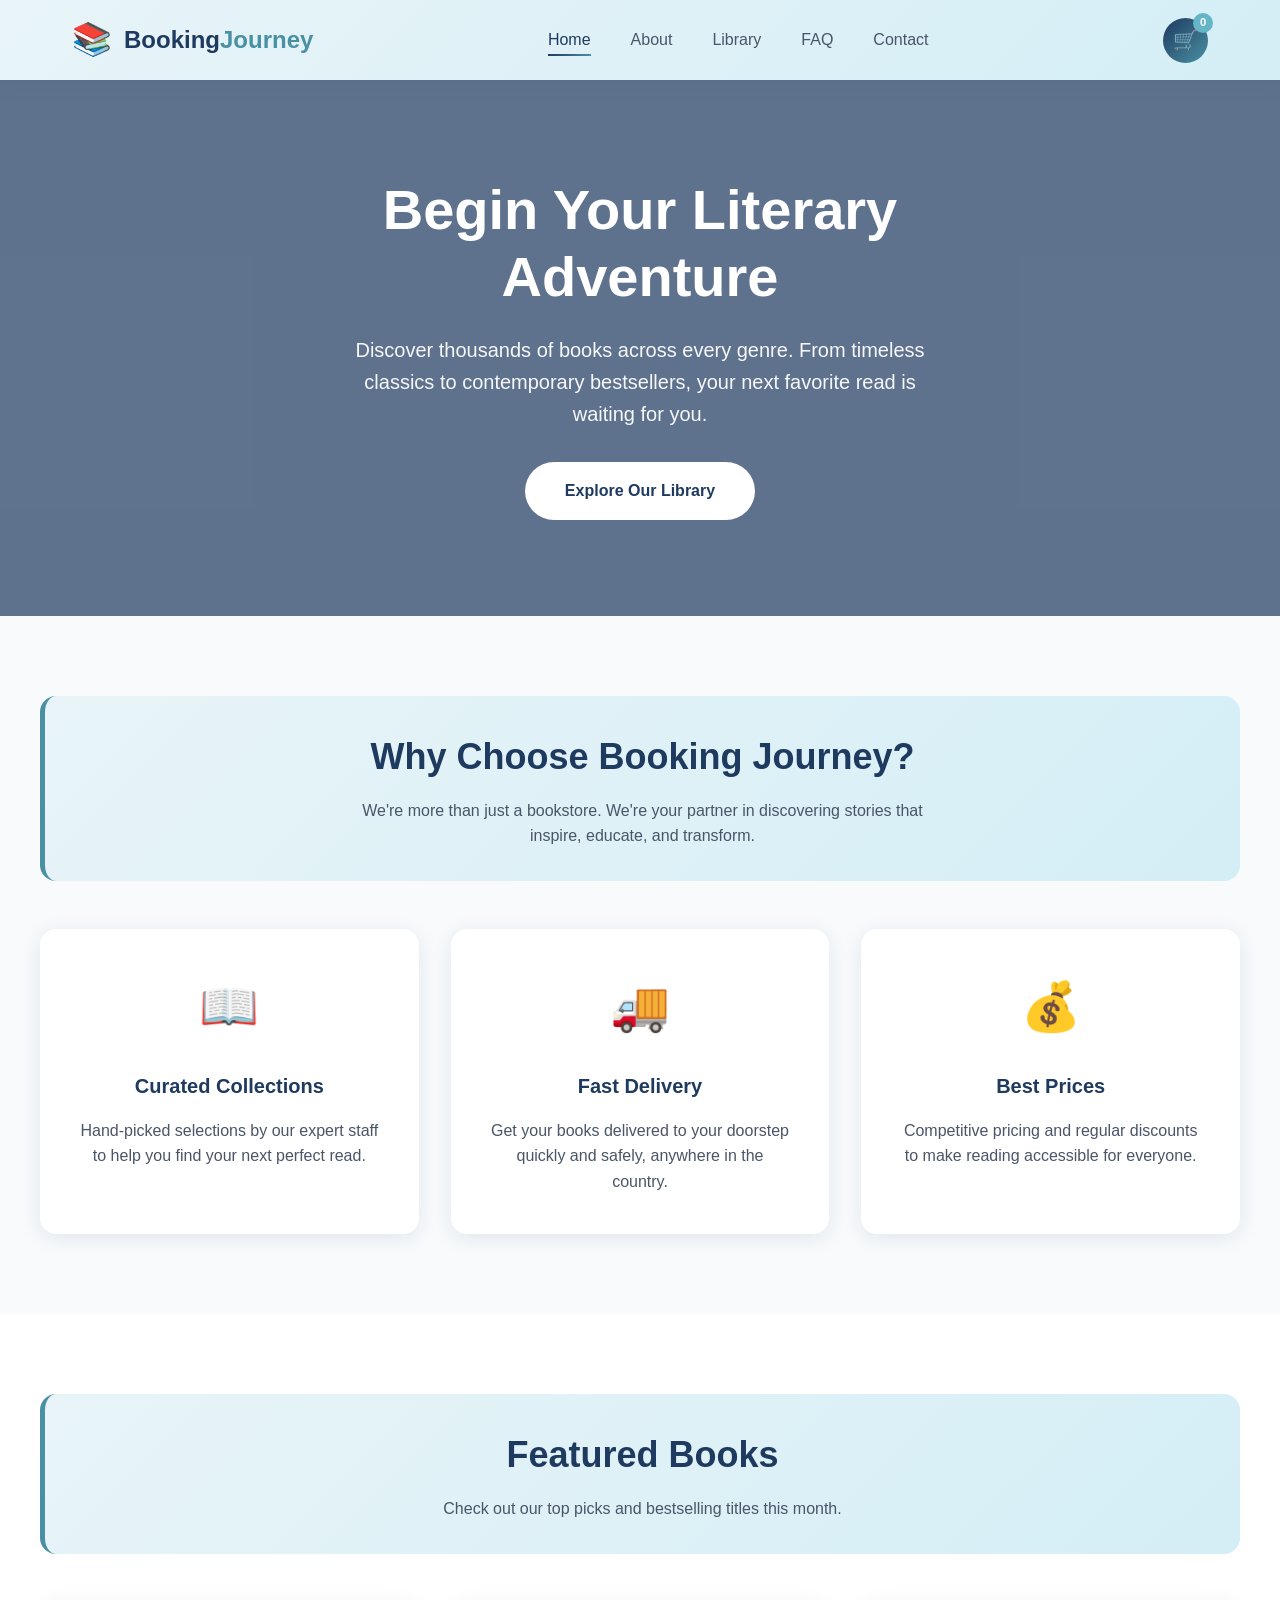
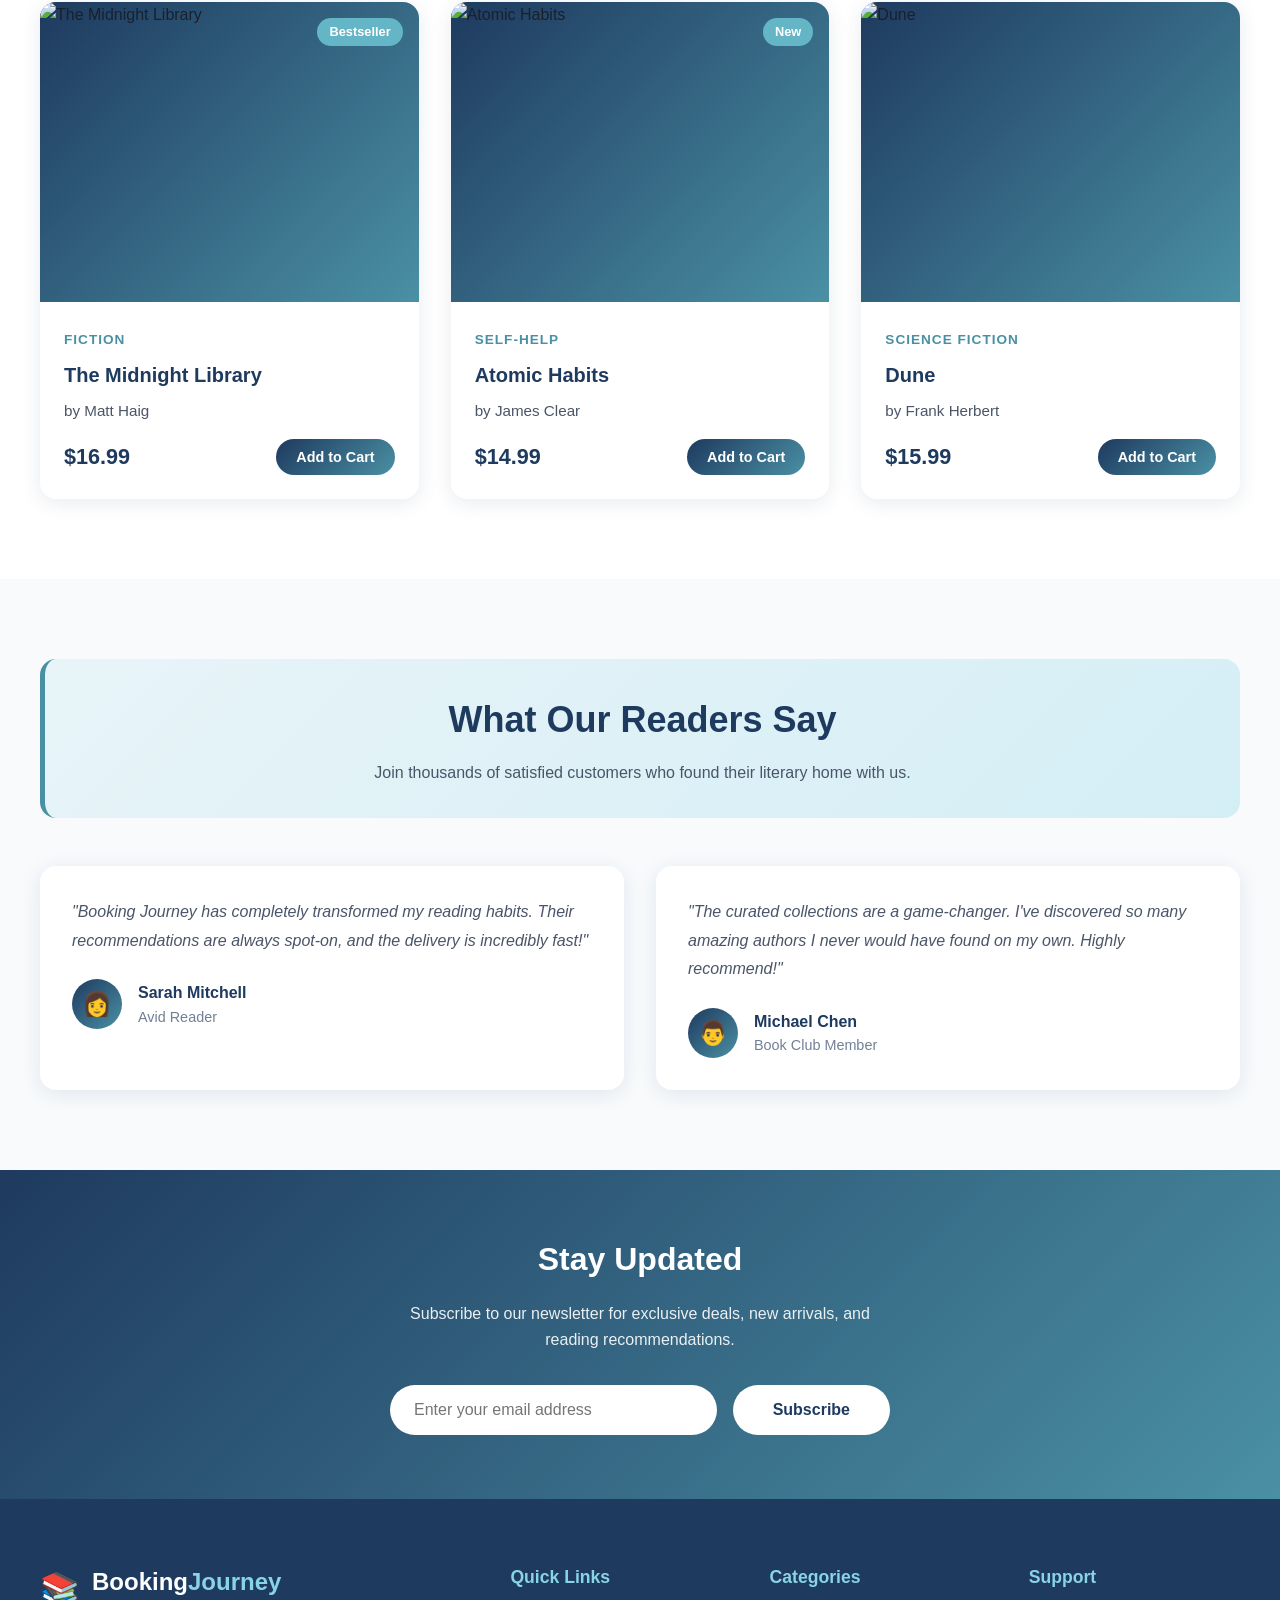
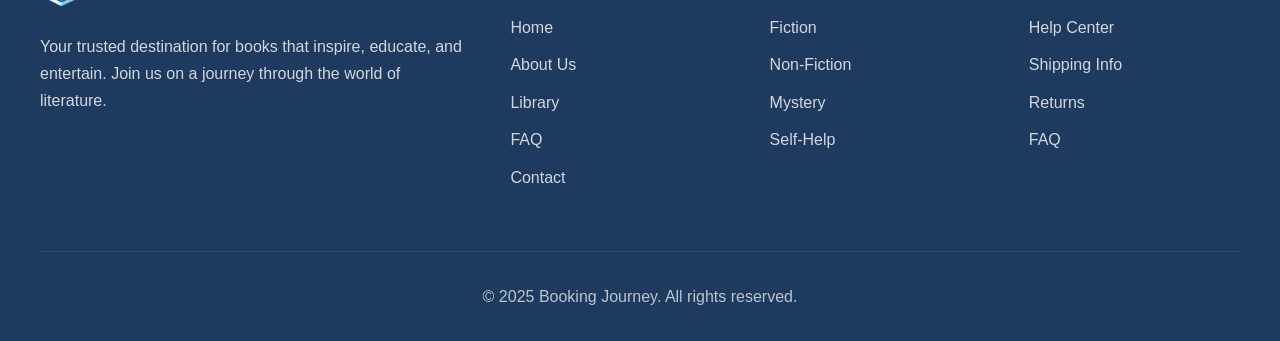
==== index.html @ 3a3236af "Initial commit: Booking Journey bookstore website Add complete static website with generated booksto" ====
<!DOCTYPE html>
<html lang="en">
<head>
    <meta charset="UTF-8">
    <meta name="viewport" content="width=device-width, initial-scale=1.0">
    <title>Booking Journey - Your Literary Adventure Awaits</title>
    <link rel="stylesheet" href="styles.css">
</head>
<body>
    <!-- Navigation -->
    <nav class="navbar">
        <div class="nav-container">
            <a href="index.html" class="logo">
                <span class="logo-icon">📚</span>
                <span class="logo-text">Booking<span>Journey</span></span>
            </a>
            <ul class="nav-menu">
                <li><a href="index.html" class="nav-link active">Home</a></li>
                <li><a href="about.html" class="nav-link">About</a></li>
                <li><a href="library.html" class="nav-link">Library</a></li>
                <li><a href="faq.html" class="nav-link">FAQ</a></li>
                <li><a href="contact.html" class="nav-link">Contact</a></li>
                <li class="cart-mobile" id="cartMobile">🛒 Cart (0)</li>
            </ul>
            <div class="nav-actions">
                <div class="cart-icon" id="cartIcon">
                    🛒
                    <span class="cart-badge">0</span>
                </div>
                <div class="hamburger">
                    <span></span>
                    <span></span>
                    <span></span>
                </div>
            </div>
        </div>
    </nav>

    <!-- Hero Section -->
    <section class="hero">
        <div class="hero-content">
            <h1>Begin Your Literary Adventure</h1>
            <p>Discover thousands of books across every genre. From timeless classics to contemporary bestsellers, your next favorite read is waiting for you.</p>
            <a href="library.html" class="btn btn-primary">Explore Our Library</a>
        </div>
    </section>

    <!-- Features Section -->
    <section class="section">
        <div class="container">
            <div class="section-title">
                <h2>Why Choose Booking Journey?</h2>
                <p>We're more than just a bookstore. We're your partner in discovering stories that inspire, educate, and transform.</p>
            </div>
            <div class="features-grid">
                <div class="feature-card">
                    <div class="feature-icon">📖</div>
                    <h3>Curated Collections</h3>
                    <p>Hand-picked selections by our expert staff to help you find your next perfect read.</p>
                </div>
                <div class="feature-card">
                    <div class="feature-icon">🚚</div>
                    <h3>Fast Delivery</h3>
                    <p>Get your books delivered to your doorstep quickly and safely, anywhere in the country.</p>
                </div>
                <div class="feature-card">
                    <div class="feature-icon">💰</div>
                    <h3>Best Prices</h3>
                    <p>Competitive pricing and regular discounts to make reading accessible for everyone.</p>
                </div>
            </div>
        </div>
    </section>

    <!-- Featured Books Section -->
    <section class="section section-light">
        <div class="container">
            <div class="section-title">
                <h2>Featured Books</h2>
                <p>Check out our top picks and bestselling titles this month.</p>
            </div>
            <div class="books-grid">
                <div class="book-card">
                    <div class="book-cover">
                        <span class="book-badge">Bestseller</span>
                        <img src="public/images/books/the-midnight-library.jpg" alt="The Midnight Library">
                    </div>
                    <div class="book-info">
                        <span class="book-category">Fiction</span>
                        <h3 class="book-title">The Midnight Library</h3>
                        <p class="book-author">by Matt Haig</p>
                        <div class="book-price">
                            <span class="price">$16.99</span>
                            <button class="btn-cart">Add to Cart</button>
                        </div>
                    </div>
                </div>
                <div class="book-card">
                    <div class="book-cover">
                        <span class="book-badge">New</span>
                        <img src="public/images/books/atomic-habits.jpg" alt="Atomic Habits">
                    </div>
                    <div class="book-info">
                        <span class="book-category">Self-Help</span>
                        <h3 class="book-title">Atomic Habits</h3>
                        <p class="book-author">by James Clear</p>
                        <div class="book-price">
                            <span class="price">$14.99</span>
                            <button class="btn-cart">Add to Cart</button>
                        </div>
                    </div>
                </div>
                <div class="book-card">
                    <div class="book-cover">
                        <img src="public/images/books/dune.jpg" alt="Dune">
                    </div>
                    <div class="book-info">
                        <span class="book-category">Science Fiction</span>
                        <h3 class="book-title">Dune</h3>
                        <p class="book-author">by Frank Herbert</p>
                        <div class="book-price">
                            <span class="price">$15.99</span>
                            <button class="btn-cart">Add to Cart</button>
                        </div>
                    </div>
                </div>
            </div>
        </div>
    </section>

    <!-- Testimonials Section -->
    <section class="section">
        <div class="container">
            <div class="section-title">
                <h2>What Our Readers Say</h2>
                <p>Join thousands of satisfied customers who found their literary home with us.</p>
            </div>
            <div class="testimonials-grid">
                <div class="testimonial-card">
                    <p class="testimonial-text">"Booking Journey has completely transformed my reading habits. Their recommendations are always spot-on, and the delivery is incredibly fast!"</p>
                    <div class="testimonial-author">
                        <div class="author-avatar">👩</div>
                        <div class="author-info">
                            <h4>Sarah Mitchell</h4>
                            <p>Avid Reader</p>
                        </div>
                    </div>
                </div>
                <div class="testimonial-card">
                    <p class="testimonial-text">"The curated collections are a game-changer. I've discovered so many amazing authors I never would have found on my own. Highly recommend!"</p>
                    <div class="testimonial-author">
                        <div class="author-avatar">👨</div>
                        <div class="author-info">
                            <h4>Michael Chen</h4>
                            <p>Book Club Member</p>
                        </div>
                    </div>
                </div>
            </div>
        </div>
    </section>

    <!-- Newsletter Section -->
    <section class="newsletter">
        <h2>Stay Updated</h2>
        <p>Subscribe to our newsletter for exclusive deals, new arrivals, and reading recommendations.</p>
        <form class="newsletter-form">
            <input type="email" placeholder="Enter your email address" required>
            <button type="submit" class="btn btn-primary">Subscribe</button>
        </form>
    </section>

    <!-- Footer -->
    <footer class="footer">
        <div class="footer-content">
            <div class="footer-brand">
                <div class="logo">
                    <span class="logo-icon">📚</span>
                    <span class="logo-text">Booking<span>Journey</span></span>
                </div>
                <p>Your trusted destination for books that inspire, educate, and entertain. Join us on a journey through the world of literature.</p>
            </div>
            <div class="footer-links">
                <h4>Quick Links</h4>
                <ul>
                    <li><a href="index.html">Home</a></li>
                    <li><a href="about.html">About Us</a></li>
                    <li><a href="library.html">Library</a></li>
                    <li><a href="faq.html">FAQ</a></li>
                    <li><a href="contact.html">Contact</a></li>
                </ul>
            </div>
            <div class="footer-links">
                <h4>Categories</h4>
                <ul>
                    <li><a href="library.html">Fiction</a></li>
                    <li><a href="library.html">Non-Fiction</a></li>
                    <li><a href="library.html">Mystery</a></li>
                    <li><a href="library.html">Self-Help</a></li>
                </ul>
            </div>
            <div class="footer-links">
                <h4>Support</h4>
                <ul>
                    <li><a href="faq.html">Help Center</a></li>
                    <li><a href="faq.html">Shipping Info</a></li>
                    <li><a href="faq.html">Returns</a></li>
                    <li><a href="faq.html">FAQ</a></li>
                </ul>
            </div>
        </div>
        <div class="footer-bottom">
            <p>&copy; 2025 Booking Journey. All rights reserved.</p>
        </div>
    </footer>

    <!-- Cart Modal -->
    <div class="cart-modal-overlay" id="cartOverlay"></div>
    <div class="cart-modal" id="cartModal">
        <div class="cart-modal-header">
            <h2>Your Cart</h2>
            <button class="cart-close" id="cartClose">✕</button>
        </div>
        <div class="cart-empty">
            <div class="cart-empty-icon">🛒</div>
            <h3>Your cart is empty</h3>
            <p>Looks like you haven't added any books yet.</p>
            <a href="library.html" class="btn btn-secondary">Browse Library</a>
        </div>
    </div>

    <script>
        // Mobile menu toggle
        const hamburger = document.querySelector('.hamburger');
        const navMenu = document.querySelector('.nav-menu');

        hamburger.addEventListener('click', () => {
            navMenu.classList.toggle('active');
        });

        // Close menu when clicking a link
        document.querySelectorAll('.nav-link').forEach(link => {
            link.addEventListener('click', () => {
                navMenu.classList.remove('active');
            });
        });

        // Cart modal
        const cartIcon = document.getElementById('cartIcon');
        const cartMobile = document.getElementById('cartMobile');
        const cartModal = document.getElementById('cartModal');
        const cartOverlay = document.getElementById('cartOverlay');
        const cartClose = document.getElementById('cartClose');

        cartIcon.addEventListener('click', () => {
            cartModal.classList.add('active');
            cartOverlay.classList.add('active');
        });

        cartMobile.addEventListener('click', () => {
            cartModal.classList.add('active');
            cartOverlay.classList.add('active');
            navMenu.classList.remove('active');
        });

        cartClose.addEventListener('click', () => {
            cartModal.classList.remove('active');
            cartOverlay.classList.remove('active');
        });

        cartOverlay.addEventListener('click', () => {
            cartModal.classList.remove('active');
            cartOverlay.classList.remove('active');
        });
    </script>
</body>
</html>
---- styles.css ----
/* ===== CSS Variables ===== */
:root {
    --primary: #1e3a5f;
    --primary-light: #2d5a87;
    --secondary: #4a90a4;
    --accent: #64b5c6;
    --accent-light: #89d4e4;
    --background: #f8fafc;
    --surface: #ffffff;
    --text-primary: #1a202c;
    --text-secondary: #4a5568;
    --text-light: #718096;
    --border: #e2e8f0;
    --shadow: rgba(30, 58, 95, 0.1);
    --gradient: linear-gradient(135deg, var(--primary) 0%, var(--secondary) 100%);
}

/* ===== Reset & Base ===== */
* {
    margin: 0;
    padding: 0;
    box-sizing: border-box;
}

html {
    scroll-behavior: smooth;
}

body {
    font-family: 'Segoe UI', Tahoma, Geneva, Verdana, sans-serif;
    background-color: var(--background);
    color: var(--text-primary);
    line-height: 1.6;
}

a {
    text-decoration: none;
    color: inherit;
    transition: color 0.3s ease;
}

ul {
    list-style: none;
}

img {
    max-width: 100%;
    height: auto;
}

/* ===== Navigation ===== */
.navbar {
    background: linear-gradient(135deg, #e8f4f8 0%, #d4eef6 100%);
    box-shadow: 0 2px 20px var(--shadow);
    position: sticky;
    top: 0;
    z-index: 1000;
}

.nav-container {
    max-width: 1200px;
    margin: 0 auto;
    padding: 0 2rem;
    display: flex;
    justify-content: space-between;
    align-items: center;
    height: 80px;
}

.logo {
    display: flex;
    align-items: center;
    gap: 0.75rem;
}

.logo-icon {
    font-size: 2rem;
}

.logo-text {
    font-size: 1.5rem;
    font-weight: 700;
    color: var(--primary);
}

.logo-text span {
    color: var(--secondary);
}

.nav-menu {
    display: flex;
    gap: 2.5rem;
}

.nav-link {
    font-weight: 500;
    color: var(--text-secondary);
    padding: 0.5rem 0;
    position: relative;
}

.nav-link::after {
    content: '';
    position: absolute;
    bottom: 0;
    left: 0;
    width: 0;
    height: 2px;
    background: var(--gradient);
    transition: width 0.3s ease;
}

.nav-link:hover,
.nav-link.active {
    color: var(--primary);
}

.nav-link:hover::after,
.nav-link.active::after {
    width: 100%;
}

.nav-actions {
    display: flex;
    align-items: center;
    gap: 1rem;
}

.cart-icon {
    position: relative;
    width: 45px;
    height: 45px;
    background: var(--gradient);
    border-radius: 50%;
    display: flex;
    align-items: center;
    justify-content: center;
    cursor: pointer;
    transition: transform 0.3s ease, box-shadow 0.3s ease;
    font-size: 1.25rem;
}

.cart-icon:hover {
    transform: scale(1.1);
    box-shadow: 0 5px 20px var(--shadow);
}

.cart-badge {
    position: absolute;
    top: -5px;
    right: -5px;
    background: var(--accent);
    color: white;
    font-size: 0.7rem;
    font-weight: 700;
    width: 20px;
    height: 20px;
    border-radius: 50%;
    display: flex;
    align-items: center;
    justify-content: center;
}

.hamburger {
    display: none;
    flex-direction: column;
    gap: 5px;
    cursor: pointer;
    padding: 0.5rem;
}

.hamburger span {
    width: 25px;
    height: 3px;
    background: var(--primary);
    border-radius: 3px;
    transition: all 0.3s ease;
}

.cart-mobile {
    display: none;
}

/* Cart Modal */
.cart-modal-overlay {
    position: fixed;
    top: 0;
    left: 0;
    right: 0;
    bottom: 0;
    background: rgba(0, 0, 0, 0.5);
    z-index: 2000;
    opacity: 0;
    visibility: hidden;
    transition: opacity 0.3s ease, visibility 0.3s ease;
}

.cart-modal-overlay.active {
    opacity: 1;
    visibility: visible;
}

.cart-modal {
    position: fixed;
    top: 50%;
    left: 50%;
    transform: translate(-50%, -50%) scale(0.9);
    background: var(--surface);
    border-radius: 20px;
    padding: 2.5rem;
    width: 90%;
    max-width: 400px;
    z-index: 2001;
    box-shadow: 0 20px 60px rgba(0, 0, 0, 0.3);
    opacity: 0;
    visibility: hidden;
    transition: all 0.3s ease;
}

.cart-modal.active {
    opacity: 1;
    visibility: visible;
    transform: translate(-50%, -50%) scale(1);
}

.cart-modal-header {
    display: flex;
    justify-content: space-between;
    align-items: center;
    margin-bottom: 2rem;
    padding-bottom: 1rem;
    border-bottom: 2px solid var(--border);
}

.cart-modal-header h2 {
    color: var(--primary);
    font-size: 1.5rem;
}

.cart-close {
    width: 35px;
    height: 35px;
    background: var(--background);
    border: none;
    border-radius: 50%;
    cursor: pointer;
    font-size: 1.25rem;
    display: flex;
    align-items: center;
    justify-content: center;
    transition: background 0.3s ease;
}

.cart-close:hover {
    background: var(--border);
}

.cart-empty {
    text-align: center;
    padding: 2rem 0;
}

.cart-empty-icon {
    font-size: 4rem;
    margin-bottom: 1rem;
    opacity: 0.5;
}

.cart-empty h3 {
    color: var(--primary);
    margin-bottom: 0.5rem;
}

.cart-empty p {
    color: var(--text-secondary);
    margin-bottom: 1.5rem;
}

.cart-modal .btn {
    width: 100%;
    text-align: center;
}

/* ===== Hero Section ===== */
.hero {
    background: url('public/images/hero.jpg') center/cover no-repeat;
    color: white;
    padding: 6rem 2rem;
    text-align: center;
    position: relative;
    overflow: hidden;
}

.hero::before {
    content: '';
    position: absolute;
    top: 0;
    left: 0;
    right: 0;
    bottom: 0;
    background: rgba(30, 58, 95, 0.7);
}

.hero-content {
    max-width: 800px;
    margin: 0 auto;
    position: relative;
    z-index: 1;
}

.hero h1 {
    font-size: 3.5rem;
    font-weight: 800;
    margin-bottom: 1.5rem;
    line-height: 1.2;
}

.hero p {
    font-size: 1.25rem;
    opacity: 0.95;
    margin-bottom: 2rem;
    max-width: 600px;
    margin-left: auto;
    margin-right: auto;
}

.btn {
    display: inline-block;
    padding: 1rem 2.5rem;
    border-radius: 50px;
    font-weight: 600;
    font-size: 1rem;
    cursor: pointer;
    transition: all 0.3s ease;
    border: none;
}

.btn-primary {
    background: white;
    color: var(--primary);
}

.btn-primary:hover {
    transform: translateY(-3px);
    box-shadow: 0 10px 30px rgba(0, 0, 0, 0.2);
}

.btn-secondary {
    background: var(--gradient);
    color: white;
}

.btn-secondary:hover {
    transform: translateY(-3px);
    box-shadow: 0 10px 30px var(--shadow);
}

.btn-outline {
    background: transparent;
    border: 2px solid var(--primary);
    color: var(--primary);
}

.btn-outline:hover {
    background: var(--primary);
    color: white;
}

/* ===== Page Header ===== */
.page-header {
    background: url('public/images/hero.jpg') center/cover no-repeat;
    color: white;
    padding: 4rem 2rem;
    text-align: center;
    position: relative;
    overflow: hidden;
}

.page-header::before {
    content: '';
    position: absolute;
    top: 0;
    left: 0;
    right: 0;
    bottom: 0;
    background: rgba(30, 58, 95, 0.7);
}

.page-header h1,
.page-header p {
    position: relative;
    z-index: 1;
}

.page-header h1 {
    font-size: 2.5rem;
    font-weight: 700;
    margin-bottom: 0.5rem;
}

.page-header p {
    font-size: 1.1rem;
    opacity: 0.9;
}

/* ===== Sections ===== */
.section {
    padding: 5rem 2rem;
}

.section-light {
    background: var(--surface);
}

.container {
    max-width: 1200px;
    margin: 0 auto;
}

.section-title {
    text-align: center;
    margin-bottom: 3rem;
    background: linear-gradient(135deg, #e8f4f8 0%, #d4eef6 100%);
    padding: 2rem 2.5rem;
    border-radius: 16px;
    border-left: 5px solid var(--secondary);
}

.section-title h2 {
    font-size: 2.25rem;
    color: var(--primary);
    margin-bottom: 0.75rem;
}

.section-title p {
    color: var(--text-secondary);
    max-width: 600px;
    margin: 0 auto;
}

/* ===== Features Grid ===== */
.features-grid {
    display: grid;
    grid-template-columns: repeat(auto-fit, minmax(280px, 1fr));
    gap: 2rem;
}

.feature-card {
    background: var(--surface);
    padding: 2.5rem;
    border-radius: 16px;
    box-shadow: 0 4px 20px var(--shadow);
    text-align: center;
    transition: transform 0.3s ease, box-shadow 0.3s ease;
}

.feature-card:hover {
    transform: translateY(-8px);
    box-shadow: 0 12px 40px var(--shadow);
}

.feature-icon {
    font-size: 3rem;
    margin-bottom: 1.5rem;
}

.feature-card h3 {
    color: var(--primary);
    margin-bottom: 1rem;
    font-size: 1.25rem;
}

.feature-card p {
    color: var(--text-secondary);
}

/* ===== Book Cards ===== */
.books-grid {
    display: grid;
    grid-template-columns: repeat(auto-fit, minmax(280px, 1fr));
    gap: 2rem;
}

.book-card {
    background: var(--surface);
    border-radius: 16px;
    overflow: hidden;
    box-shadow: 0 4px 20px var(--shadow);
    transition: transform 0.3s ease, box-shadow 0.3s ease;
}

.book-card:hover {
    transform: translateY(-8px);
    box-shadow: 0 12px 40px var(--shadow);
}

.book-cover {
    height: 300px;
    background: var(--gradient);
    display: flex;
    align-items: center;
    justify-content: center;
    position: relative;
    overflow: hidden;
}

.book-cover img {
    width: 100%;
    height: 100%;
    object-fit: cover;
    transition: transform 0.3s ease;
}

.book-card:hover .book-cover img {
    transform: scale(1.05);
}

.book-badge {
    position: absolute;
    top: 1rem;
    right: 1rem;
    background: var(--accent);
    color: white;
    padding: 0.25rem 0.75rem;
    border-radius: 20px;
    font-size: 0.8rem;
    font-weight: 600;
}

.book-info {
    padding: 1.5rem;
}

.book-category {
    color: var(--secondary);
    font-size: 0.85rem;
    font-weight: 600;
    text-transform: uppercase;
    letter-spacing: 1px;
}

.book-title {
    color: var(--primary);
    font-size: 1.25rem;
    margin: 0.5rem 0;
}

.book-author {
    color: var(--text-secondary);
    font-size: 0.95rem;
    margin-bottom: 1rem;
}

.book-price {
    display: flex;
    justify-content: space-between;
    align-items: center;
}

.price {
    font-size: 1.35rem;
    font-weight: 700;
    color: var(--primary);
}

.btn-cart {
    background: var(--gradient);
    color: white;
    padding: 0.6rem 1.25rem;
    border-radius: 25px;
    font-weight: 600;
    font-size: 0.9rem;
    border: none;
    cursor: pointer;
    transition: all 0.3s ease;
}

.btn-cart:hover {
    transform: scale(1.05);
    box-shadow: 0 5px 20px var(--shadow);
}

/* ===== About Page ===== */
.about-content {
    display: grid;
    grid-template-columns: 1fr 1fr;
    gap: 4rem;
    align-items: center;
}

.about-image {
    border-radius: 20px;
    height: 400px;
    overflow: hidden;
}

.about-image img {
    width: 100%;
    height: 100%;
    object-fit: cover;
    border-radius: 20px;
}

.about-text h2 {
    color: var(--primary);
    font-size: 2rem;
    margin-bottom: 1.5rem;
}

.about-text p {
    color: var(--text-secondary);
    margin-bottom: 1rem;
}

.stats-grid {
    display: grid;
    grid-template-columns: repeat(4, 1fr);
    gap: 2rem;
    margin-top: 3rem;
}

.stat-item {
    text-align: center;
}

.stat-number {
    font-size: 2.5rem;
    font-weight: 800;
    color: var(--primary);
}

.stat-label {
    color: var(--text-secondary);
    margin-top: 0.5rem;
}

.team-grid {
    display: grid;
    grid-template-columns: repeat(auto-fit, minmax(250px, 1fr));
    gap: 2rem;
}

.team-card {
    background: var(--surface);
    border-radius: 16px;
    overflow: hidden;
    box-shadow: 0 4px 20px var(--shadow);
    text-align: center;
    transition: transform 0.3s ease;
}

.team-card:hover {
    transform: translateY(-5px);
}

.team-photo {
    height: 200px;
    background: var(--gradient);
    display: flex;
    align-items: center;
    justify-content: center;
    font-size: 5rem;
}

.team-info {
    padding: 1.5rem;
}

.team-info h3 {
    color: var(--primary);
    margin-bottom: 0.25rem;
}

.team-info p {
    color: var(--secondary);
    font-weight: 500;
}

/* ===== Contact Page ===== */
.contact-wrapper {
    display: grid;
    grid-template-columns: 1fr 1.5fr;
    gap: 3rem;
}

.contact-info {
    background: var(--gradient);
    color: white;
    padding: 3rem;
    border-radius: 20px;
}

.contact-info h2 {
    font-size: 1.75rem;
    margin-bottom: 1rem;
}

.contact-info > p {
    opacity: 0.9;
    margin-bottom: 2rem;
}

.contact-item {
    display: flex;
    align-items: flex-start;
    gap: 1rem;
    margin-bottom: 1.5rem;
}

.contact-icon {
    font-size: 1.5rem;
    width: 50px;
    height: 50px;
    background: rgba(255, 255, 255, 0.15);
    border-radius: 12px;
    display: flex;
    align-items: center;
    justify-content: center;
}

.contact-item h4 {
    font-size: 1rem;
    margin-bottom: 0.25rem;
}

.contact-item p {
    opacity: 0.9;
    font-size: 0.95rem;
}

.social-links {
    display: flex;
    gap: 1rem;
    margin-top: 2rem;
}

.social-link {
    width: 45px;
    height: 45px;
    background: rgba(255, 255, 255, 0.15);
    border-radius: 50%;
    display: flex;
    align-items: center;
    justify-content: center;
    font-size: 1.25rem;
    transition: background 0.3s ease;
}

.social-link:hover {
    background: rgba(255, 255, 255, 0.3);
}

.contact-form {
    background: var(--surface);
    padding: 3rem;
    border-radius: 20px;
    box-shadow: 0 4px 20px var(--shadow);
}

.contact-form h2 {
    color: var(--primary);
    margin-bottom: 2rem;
}

.form-group {
    margin-bottom: 1.5rem;
}

.form-group label {
    display: block;
    margin-bottom: 0.5rem;
    color: var(--text-primary);
    font-weight: 500;
}

.form-group input,
.form-group textarea,
.form-group select {
    width: 100%;
    padding: 1rem;
    border: 2px solid var(--border);
    border-radius: 10px;
    font-size: 1rem;
    font-family: inherit;
    transition: border-color 0.3s ease, box-shadow 0.3s ease;
}

.form-group input:focus,
.form-group textarea:focus,
.form-group select:focus {
    outline: none;
    border-color: var(--secondary);
    box-shadow: 0 0 0 4px rgba(74, 144, 164, 0.1);
}

.form-group textarea {
    resize: vertical;
    min-height: 150px;
}

.form-row {
    display: grid;
    grid-template-columns: 1fr 1fr;
    gap: 1.5rem;
}

/* Standalone Contact Form */
.contact-form-standalone {
    max-width: 700px;
    margin: 0 auto;
    background: var(--background);
    padding: 2.5rem;
    border-radius: 20px;
    box-shadow: 0 4px 20px var(--shadow);
}

/* Centered Social Links */
.social-links-center {
    display: flex;
    justify-content: center;
    gap: 1rem;
    margin-top: 2.5rem;
}

.social-link-dark {
    width: 50px;
    height: 50px;
    background: var(--gradient);
    border-radius: 50%;
    display: flex;
    align-items: center;
    justify-content: center;
    font-size: 1.25rem;
    transition: transform 0.3s ease, box-shadow 0.3s ease;
}

.social-link-dark:hover {
    transform: translateY(-3px);
    box-shadow: 0 8px 20px var(--shadow);
}

/* ===== Footer ===== */
.footer {
    background: var(--primary);
    color: white;
    padding: 4rem 2rem 2rem;
}

.footer-content {
    max-width: 1200px;
    margin: 0 auto;
    display: grid;
    grid-template-columns: 2fr 1fr 1fr 1fr;
    gap: 3rem;
}

.footer-brand .logo-text {
    color: white;
    margin-bottom: 1rem;
}

.footer-brand .logo-text span {
    color: var(--accent-light);
}

.footer-brand p {
    opacity: 0.8;
    margin-top: 1rem;
    line-height: 1.7;
}

.footer-links h4 {
    font-size: 1.1rem;
    margin-bottom: 1.5rem;
    color: var(--accent-light);
}

.footer-links ul li {
    margin-bottom: 0.75rem;
}

.footer-links ul li a {
    opacity: 0.8;
    transition: opacity 0.3s ease;
}

.footer-links ul li a:hover {
    opacity: 1;
}

.footer-bottom {
    max-width: 1200px;
    margin: 3rem auto 0;
    padding-top: 2rem;
    border-top: 1px solid rgba(255, 255, 255, 0.1);
    text-align: center;
    opacity: 0.7;
}

/* ===== Testimonials ===== */
.testimonials-grid {
    display: grid;
    grid-template-columns: repeat(auto-fit, minmax(350px, 1fr));
    gap: 2rem;
}

.testimonial-card {
    background: var(--surface);
    padding: 2rem;
    border-radius: 16px;
    box-shadow: 0 4px 20px var(--shadow);
}

.testimonial-text {
    color: var(--text-secondary);
    font-style: italic;
    margin-bottom: 1.5rem;
    line-height: 1.8;
}

.testimonial-author {
    display: flex;
    align-items: center;
    gap: 1rem;
}

.author-avatar {
    width: 50px;
    height: 50px;
    background: var(--gradient);
    border-radius: 50%;
    display: flex;
    align-items: center;
    justify-content: center;
    font-size: 1.5rem;
}

.author-info h4 {
    color: var(--primary);
}

.author-info p {
    color: var(--text-light);
    font-size: 0.9rem;
}

/* ===== Newsletter ===== */
.newsletter {
    background: var(--gradient);
    color: white;
    padding: 4rem 2rem;
    text-align: center;
}

.newsletter h2 {
    font-size: 2rem;
    margin-bottom: 1rem;
}

.newsletter p {
    opacity: 0.9;
    margin-bottom: 2rem;
    max-width: 500px;
    margin-left: auto;
    margin-right: auto;
}

.newsletter-form {
    display: flex;
    max-width: 500px;
    margin: 0 auto;
    gap: 1rem;
}

.newsletter-form input {
    flex: 1;
    padding: 1rem 1.5rem;
    border: none;
    border-radius: 50px;
    font-size: 1rem;
}

.newsletter-form input:focus {
    outline: none;
}

/* ===== FAQ Page ===== */
.faq-search {
    text-align: center;
    max-width: 600px;
    margin: 0 auto;
}

.faq-search h2 {
    color: var(--primary);
    font-size: 2rem;
    margin-bottom: 0.5rem;
}

.faq-search p {
    color: var(--text-secondary);
    margin-bottom: 1.5rem;
}

.search-form {
    display: flex;
    gap: 1rem;
}

.search-input {
    flex: 1;
    padding: 1rem 1.5rem;
    border: 2px solid var(--border);
    border-radius: 50px;
    font-size: 1rem;
    transition: border-color 0.3s ease, box-shadow 0.3s ease;
}

.search-input:focus {
    outline: none;
    border-color: var(--secondary);
    box-shadow: 0 0 0 4px rgba(74, 144, 164, 0.1);
}

.faq-category {
    margin-bottom: 2.5rem;
}

.faq-category-title {
    color: var(--primary);
    font-size: 1.5rem;
    margin-bottom: 1.5rem;
    padding-bottom: 0.75rem;
    border-bottom: 2px solid var(--border);
}

.faq-item {
    background: var(--surface);
    border-radius: 12px;
    margin-bottom: 1rem;
    box-shadow: 0 2px 10px var(--shadow);
    overflow: hidden;
}

.faq-question {
    display: flex;
    justify-content: space-between;
    align-items: center;
    padding: 1.25rem 1.5rem;
    cursor: pointer;
    font-weight: 600;
    color: var(--text-primary);
    transition: background 0.3s ease;
}

.faq-question:hover {
    background: var(--background);
}

.faq-icon {
    font-size: 1.5rem;
    color: var(--secondary);
    transition: transform 0.3s ease;
}

.faq-item.active .faq-icon {
    transform: rotate(45deg);
}

.faq-answer {
    max-height: 0;
    overflow: hidden;
    transition: max-height 0.3s ease, padding 0.3s ease;
}

.faq-item.active .faq-answer {
    max-height: 500px;
    padding: 0 1.5rem 1.5rem;
}

.faq-answer p {
    color: var(--text-secondary);
    line-height: 1.8;
}

/* ===== Responsive Design ===== */
@media (max-width: 992px) {
    .footer-content {
        grid-template-columns: 1fr 1fr;
    }

    .about-content {
        grid-template-columns: 1fr;
    }

    .about-image {
        order: -1;
        height: 300px;
    }

    .stats-grid {
        grid-template-columns: repeat(2, 1fr);
    }

    .contact-wrapper {
        grid-template-columns: 1fr;
    }
}

@media (max-width: 768px) {
    html, body {
        overflow-x: hidden;
    }

    .nav-container {
        padding: 0 1rem;
    }

    .logo-text {
        font-size: 1.25rem;
    }

    .nav-menu {
        position: fixed;
        top: 80px;
        left: 0;
        right: 0;
        background: linear-gradient(135deg, #e8f4f8 0%, #d4eef6 100%);
        flex-direction: column;
        align-items: center;
        padding: 2rem;
        gap: 1.5rem;
        box-shadow: 0 10px 30px var(--shadow);
        transform: translateY(-150%);
        transition: transform 0.3s ease;
    }

    .nav-menu.active {
        transform: translateY(0);
    }

    .hamburger {
        display: flex;
    }

    .cart-icon {
        display: none;
    }

    .cart-mobile {
        display: flex;
        align-items: center;
        justify-content: center;
        gap: 0.75rem;
        background: var(--gradient);
        color: white;
        padding: 0.75rem 1.5rem;
        border-radius: 50px;
        font-weight: 600;
        margin-top: 0.5rem;
        cursor: pointer;
        transition: transform 0.3s ease, box-shadow 0.3s ease;
    }

    .cart-mobile:hover {
        transform: scale(1.05);
        box-shadow: 0 5px 20px var(--shadow);
    }

    .hero h1 {
        font-size: 2.5rem;
    }

    .hero p {
        font-size: 1.1rem;
    }

    .section {
        padding: 3rem 1.5rem;
    }

    .footer-content {
        grid-template-columns: 1fr;
        text-align: center;
    }

    .form-row {
        grid-template-columns: 1fr;
    }

    .newsletter-form {
        flex-direction: column;
    }

    .testimonials-grid {
        grid-template-columns: 1fr;
    }

    .search-form {
        flex-direction: column;
    }
}

@media (max-width: 480px) {
    .hero h1 {
        font-size: 2rem;
    }

    .stats-grid {
        grid-template-columns: 1fr;
    }

    .page-header h1 {
        font-size: 2rem;
    }

    .contact-form,
    .contact-info {
        padding: 2rem;
    }
}
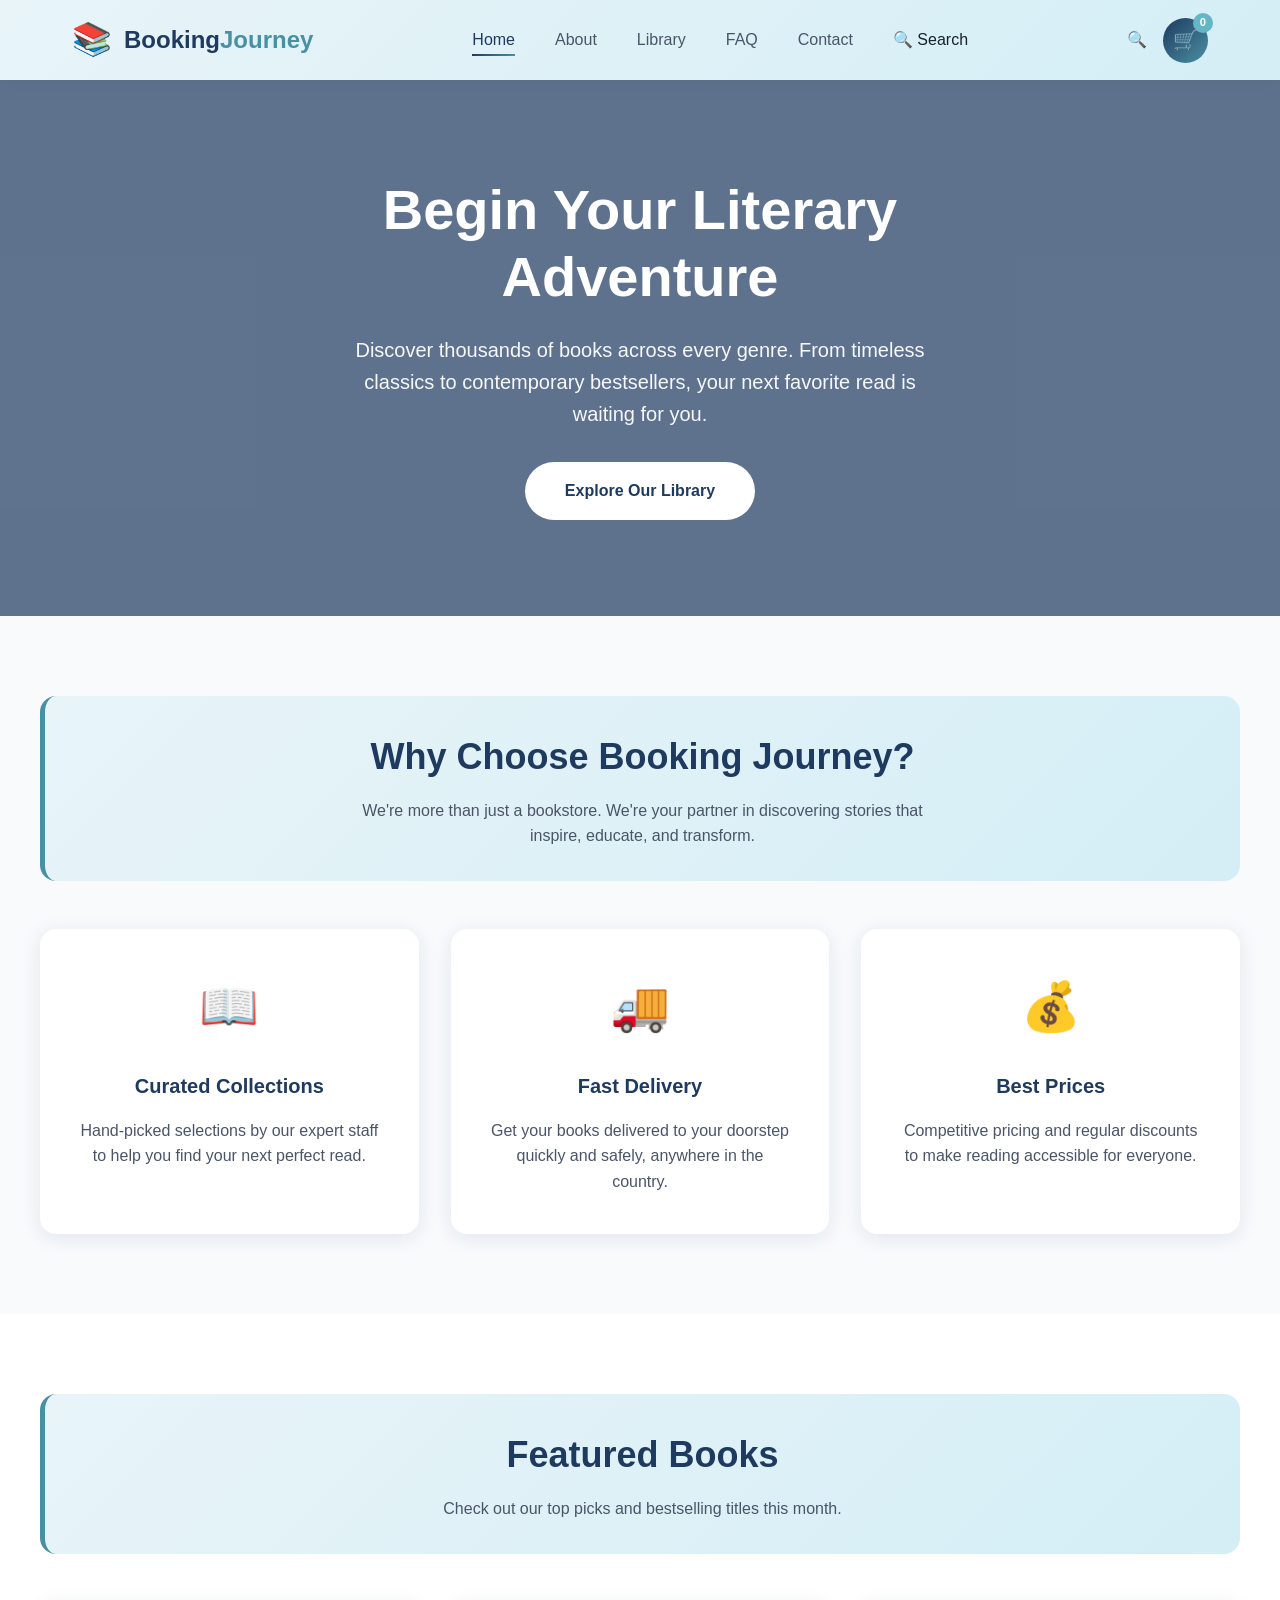
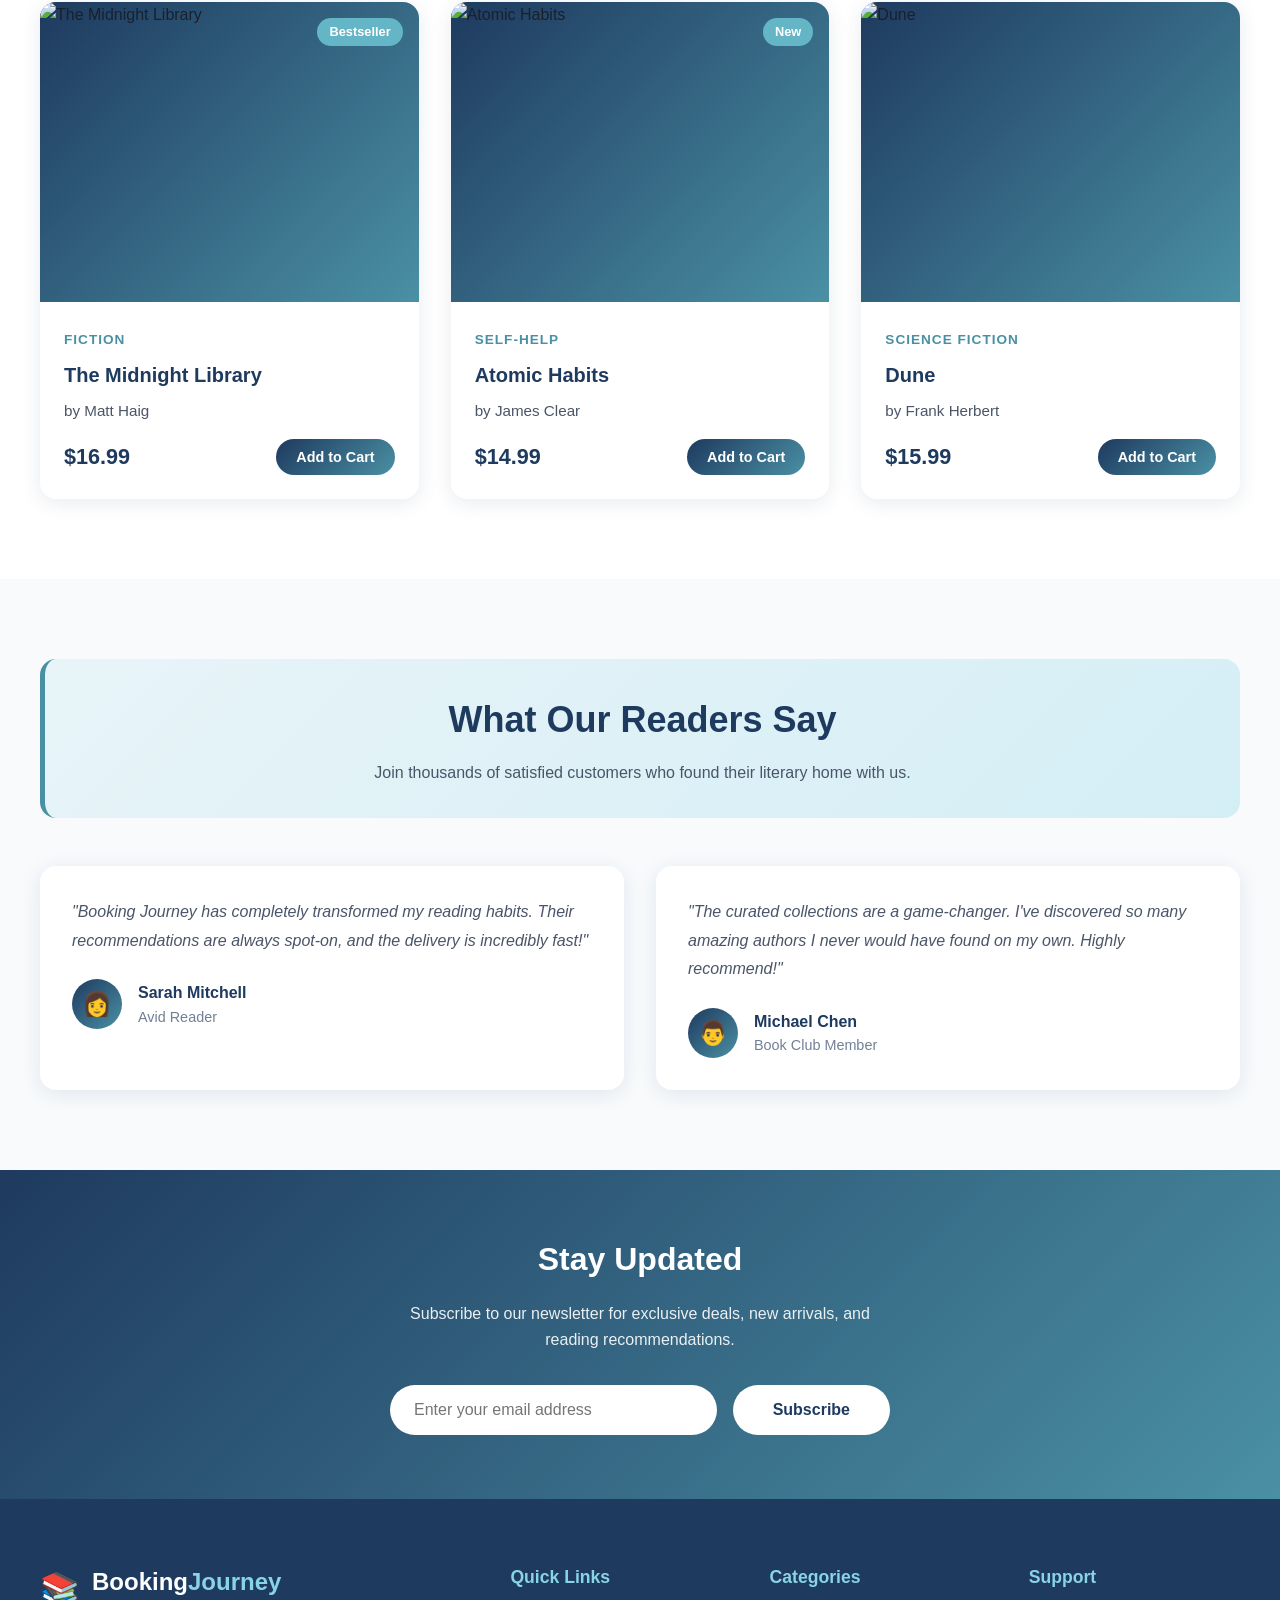
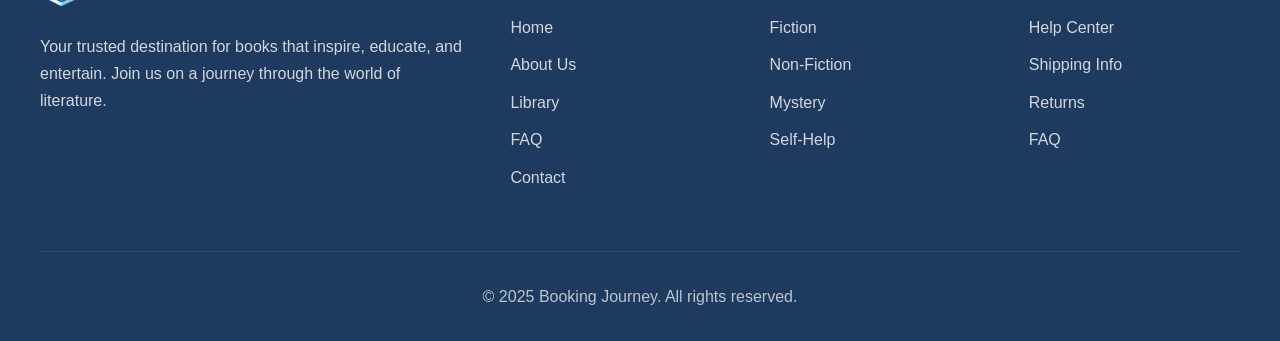
==== commit 602b8a65: "Step 1: add search icon HTML to all 5 pages + BUILD_PLAN.md - Add docs/BUILD_PLAN.md with the 6-step" ====
--- a/index.html
+++ b/index.html
@@ -20,9 +20,11 @@
                 <li><a href="library.html" class="nav-link">Library</a></li>
                 <li><a href="faq.html" class="nav-link">FAQ</a></li>
                 <li><a href="contact.html" class="nav-link">Contact</a></li>
+                <li class="search-mobile-item" id="searchMobileBtn">🔍 Search</li>
                 <li class="cart-mobile" id="cartMobile">🛒 Cart (0)</li>
             </ul>
             <div class="nav-actions">
+                <div class="search-icon" id="searchIcon">🔍</div>
                 <div class="cart-icon" id="cartIcon">
                     🛒
                     <span class="cart-badge">0</span>
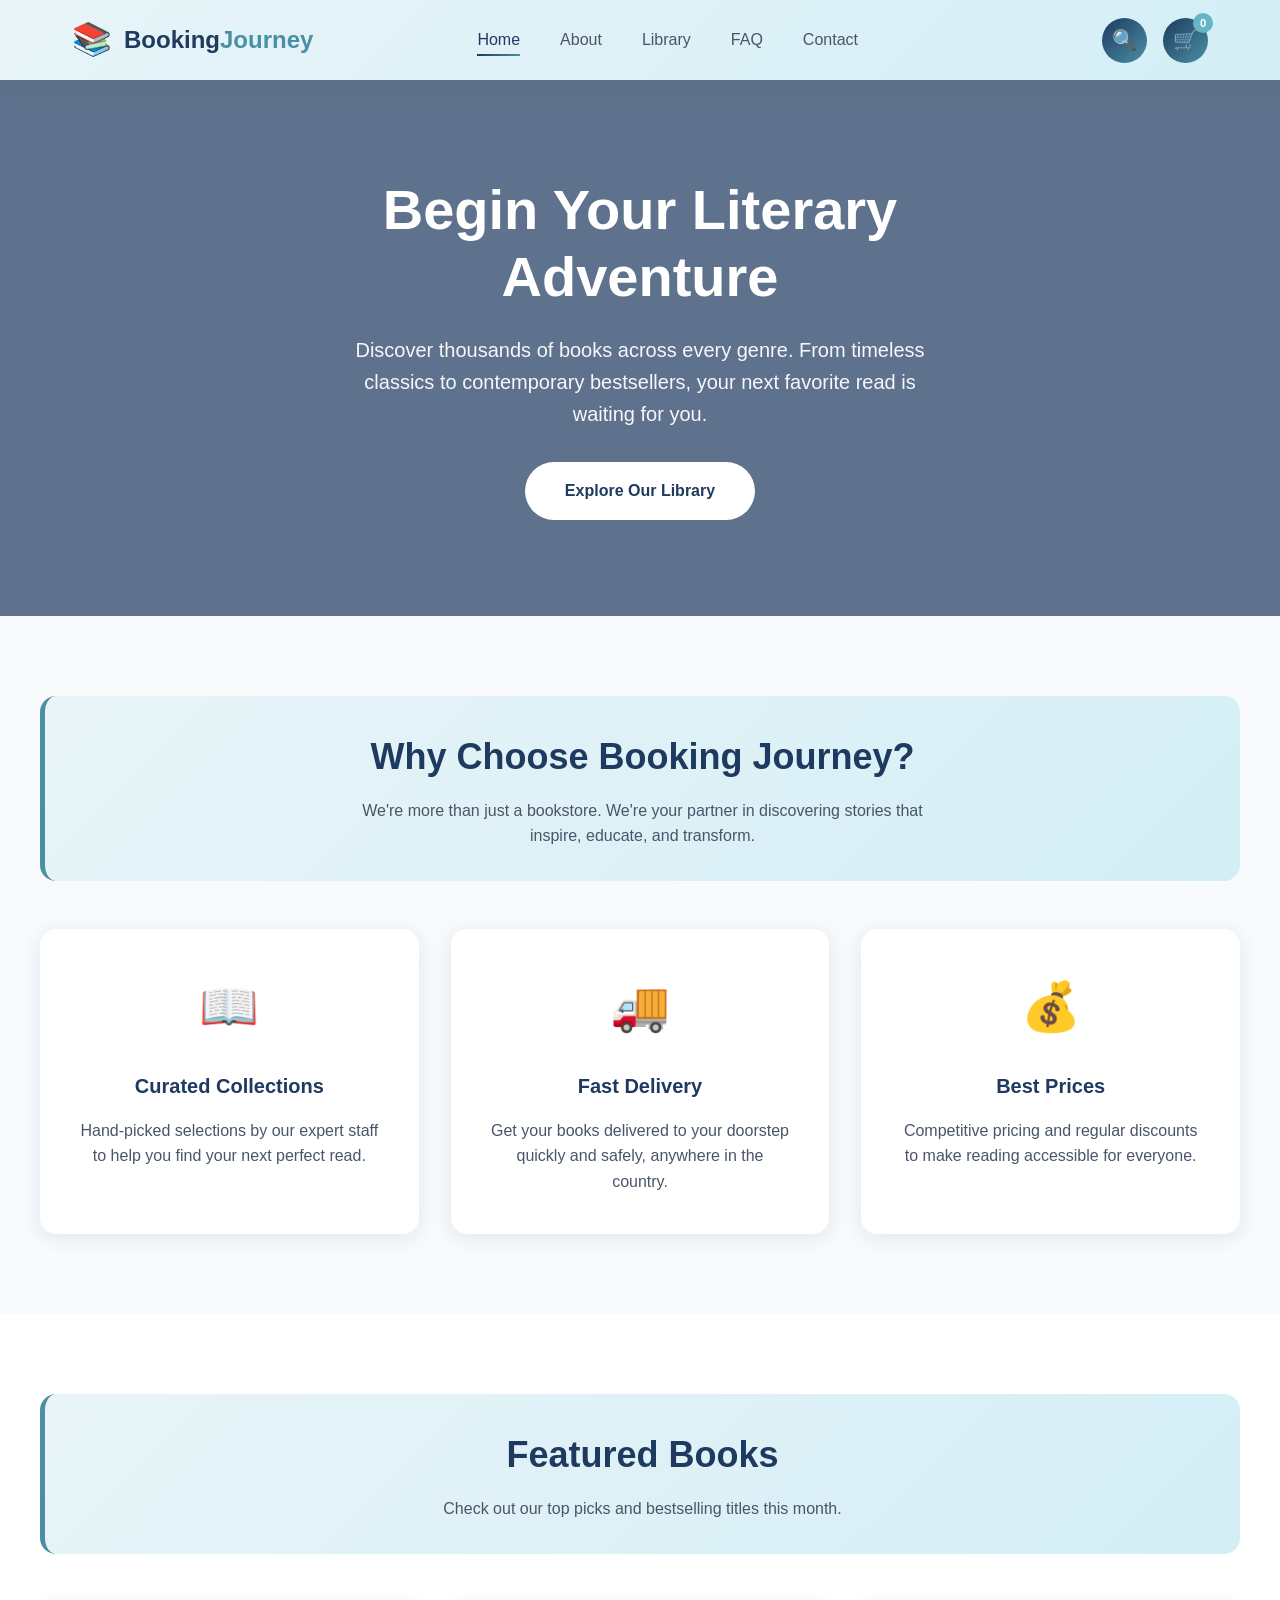
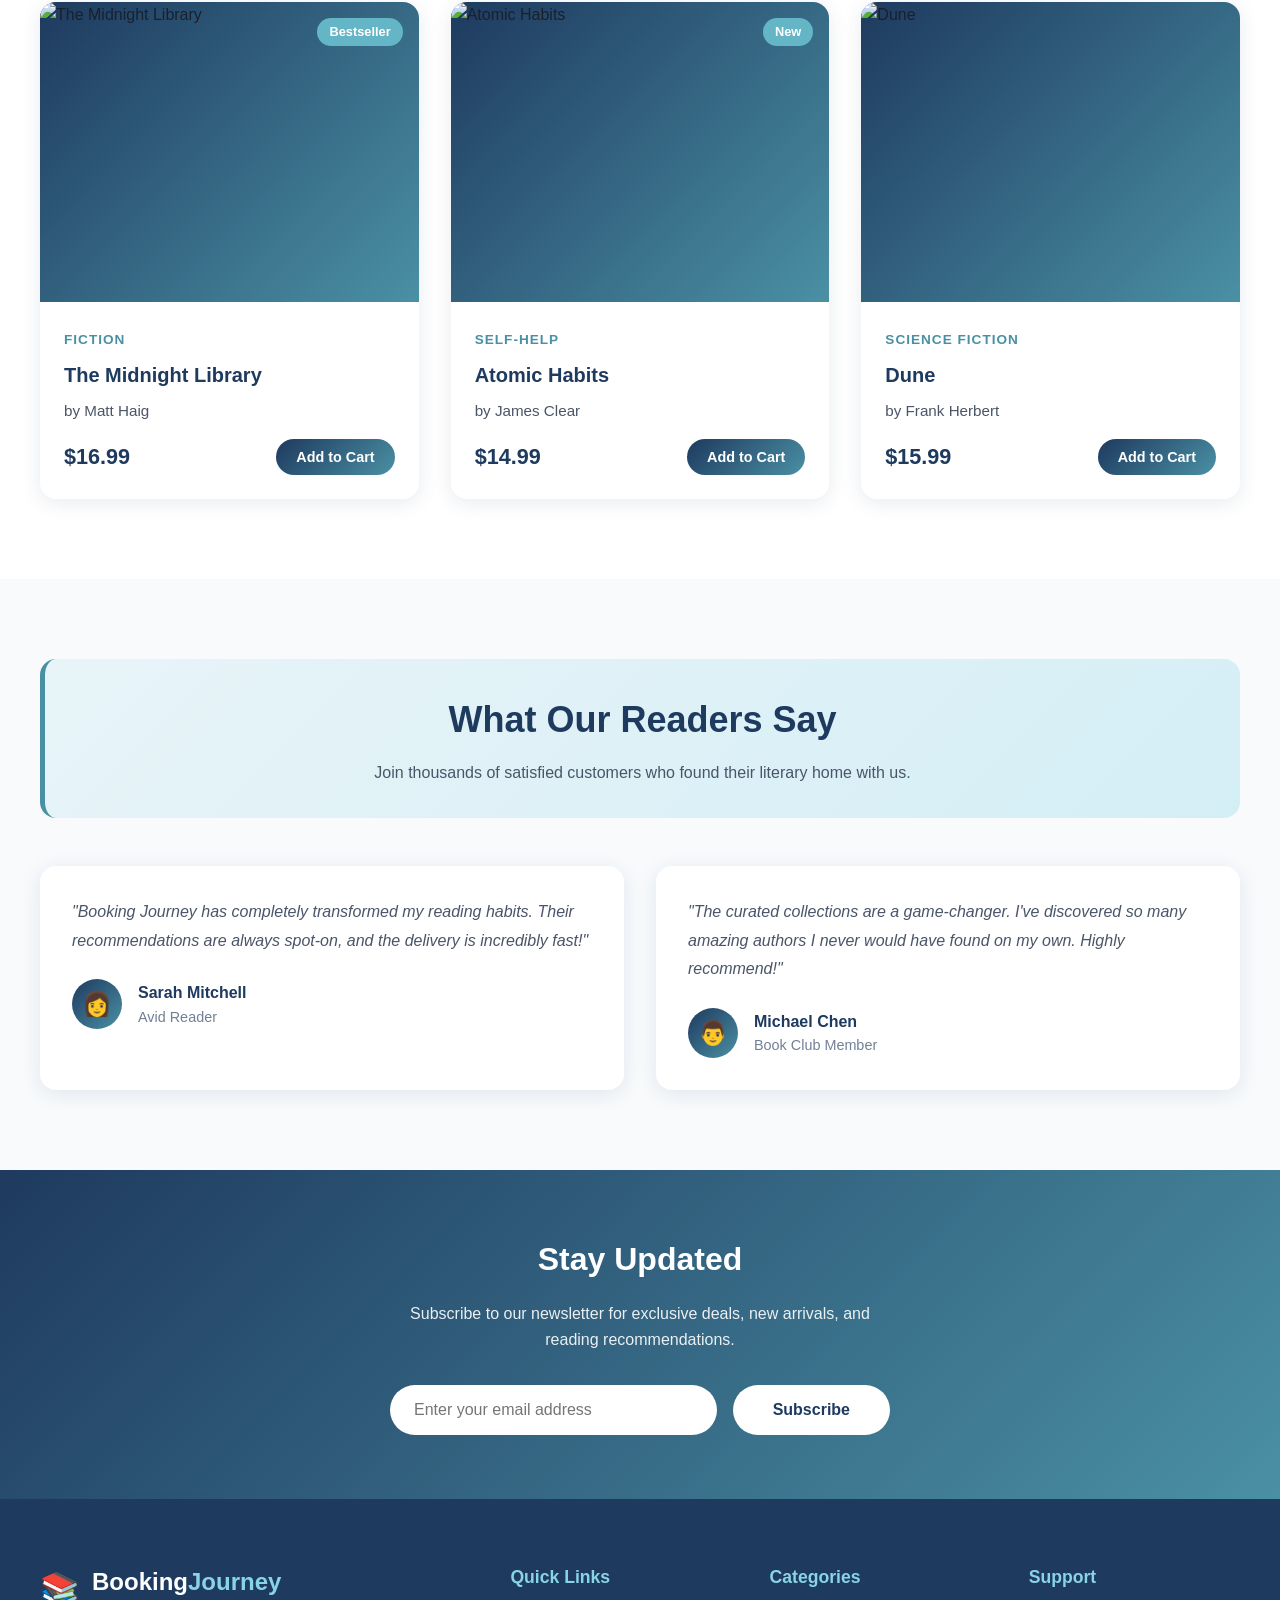
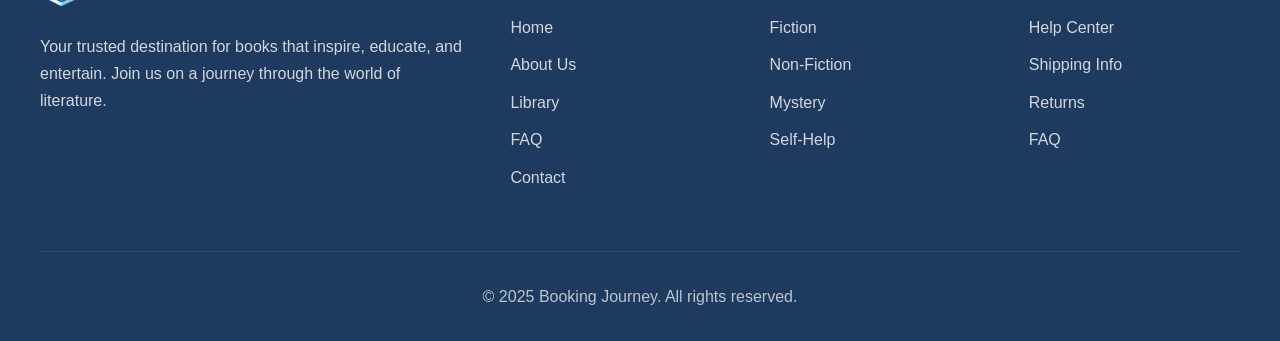
==== commit eb739b8c: "Convert cart and search nav elements from divs to buttons - Replace <div class="search-icon"> with <" ====
--- a/index.html
+++ b/index.html
@@ -20,15 +20,15 @@
                 <li><a href="library.html" class="nav-link">Library</a></li>
                 <li><a href="faq.html" class="nav-link">FAQ</a></li>
                 <li><a href="contact.html" class="nav-link">Contact</a></li>
-                <li class="search-mobile-item" id="searchMobileBtn">🔍 Search</li>
-                <li class="cart-mobile" id="cartMobile">🛒 Cart (0)</li>
+                <li><button class="search-mobile-item" id="searchMobileBtn">🔍 Search</button></li>
+                <li><button class="cart-mobile" id="cartMobile">🛒 Cart (0)</button></li>
             </ul>
             <div class="nav-actions">
-                <div class="search-icon" id="searchIcon">🔍</div>
-                <div class="cart-icon" id="cartIcon">
+                <button class="search-icon" id="searchIcon">🔍</button>
+                <button class="cart-icon" id="cartIcon">
                     🛒
                     <span class="cart-badge">0</span>
-                </div>
+                </button>
                 <div class="hamburger">
                     <span></span>
                     <span></span>
--- a/styles.css
+++ b/styles.css
@@ -126,6 +126,14 @@
     gap: 1rem;
 }
 
+.search-icon,
+.cart-icon,
+.cart-mobile,
+.search-mobile-item {
+    border: none;
+    font-family: inherit;
+}
+
 .cart-icon {
     position: relative;
     width: 45px;
@@ -141,6 +149,24 @@
 }
 
 .cart-icon:hover {
+    transform: scale(1.1);
+    box-shadow: 0 5px 20px var(--shadow);
+}
+
+.search-icon {
+    width: 45px;
+    height: 45px;
+    background: var(--gradient);
+    border-radius: 50%;
+    display: flex;
+    align-items: center;
+    justify-content: center;
+    cursor: pointer;
+    transition: transform 0.3s ease, box-shadow 0.3s ease;
+    font-size: 1.25rem;
+}
+
+.search-icon:hover {
     transform: scale(1.1);
     box-shadow: 0 5px 20px var(--shadow);
 }
@@ -177,7 +203,8 @@
     transition: all 0.3s ease;
 }
 
-.cart-mobile {
+.cart-mobile,
+.search-mobile-item {
     display: none;
 }
 
@@ -1143,11 +1170,13 @@
         display: flex;
     }
 
-    .cart-icon {
+    .cart-icon,
+    .search-icon {
         display: none;
     }
 
-    .cart-mobile {
+    .cart-mobile,
+    .search-mobile-item {
         display: flex;
         align-items: center;
         justify-content: center;
@@ -1162,7 +1191,8 @@
         transition: transform 0.3s ease, box-shadow 0.3s ease;
     }
 
-    .cart-mobile:hover {
+    .cart-mobile:hover,
+    .search-mobile-item:hover {
         transform: scale(1.05);
         box-shadow: 0 5px 20px var(--shadow);
     }
